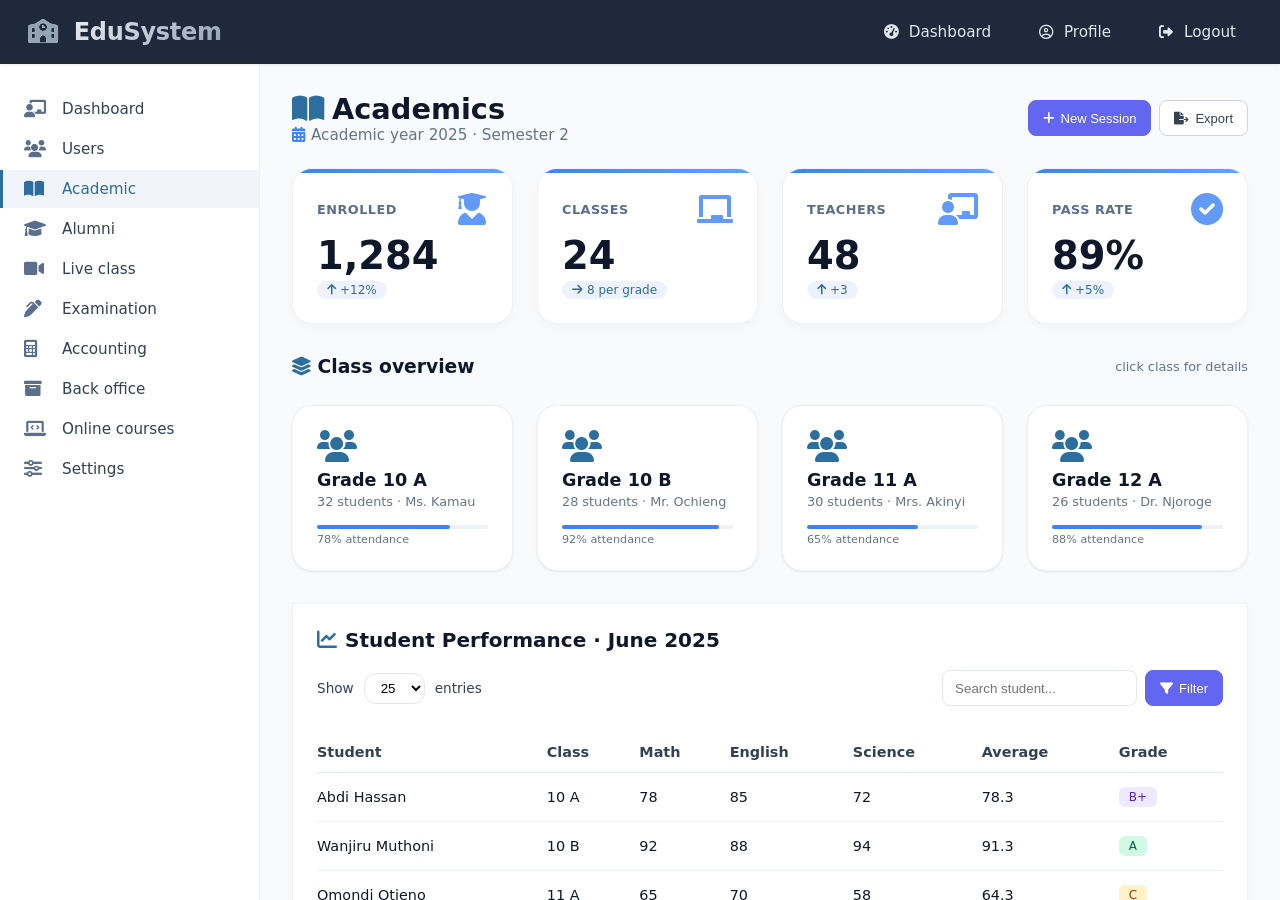
==== academics.html @ 607638eb "Fix:Created the accounting and acedemics page" ====
<!DOCTYPE html>
<html lang="en">
<head>
    <meta charset="UTF-8" />
    <meta name="viewport" content="width=device-width, initial-scale=1.0" />
    <title>Academics · EduSystem</title>
    <!-- Font Awesome 6 (free) -->
    <link rel="stylesheet" href="https://cdnjs.cloudflare.com/ajax/libs/font-awesome/6.0.0-beta3/css/all.min.css" />
    <style>
        /* ============================================================
           style.css — integrated with academics enhancements
           ============================================================ */
        *,
        *::before,
        *::after {
            box-sizing: border-box;
            margin: 0;
            padding: 0;
        }

        :root {
            --primary-color: #3b82f6;
            --primary-dark: #2563eb;
            --primary-light: #60a5fa;
            --secondary-color: #2c6e9e;
            --secondary-dark: #1e4b6e;
            --dark-bg: #1e293b;
            --sidebar-bg: #ffffff;
            --main-bg: #f8fafc;
            --card-bg: #ffffff;
            --text-primary: #0f172a;
            --text-secondary: #334155;
            --text-muted: #64748b;
            --text-light: #94a3b8;
            --border-light: #eef2f6;
            --border-medium: #e2e8f0;
            --success: #10b981;
            --warning: #f59e0b;
            --danger: #ef4444;
            --shadow-sm: 0 1px 3px rgba(0, 0, 0, 0.08);
            --shadow-md: 0 4px 12px rgba(0, 0, 0, 0.03);
            --shadow-lg: 0 25px 50px -12px rgba(0, 0, 0, 0.25);
            --spacing-sm: 8px;
            --spacing-md: 16px;
            --spacing-lg: 24px;
            --spacing-xl: 32px;
            --radius-lg: 20px;
            --radius-md: 12px;
            --radius-sm: 8px;
            --radius-full: 40px;
            --transition-fast: 0.2s ease;
            --transition-normal: 0.3s ease;
        }

        body {
            font-family: 'Inter', 'Segoe UI', system-ui, -apple-system, sans-serif;
            background-color: #f0f2f5;
            display: flex;
            flex-direction: column;
            height: 100vh;
            overflow: hidden;
        }

        /* ---------- navbar ---------- */
        .navbar {
            background-color: var(--dark-bg);
            color: white;
            padding: 0 28px;
            height: 64px;
            display: flex;
            align-items: center;
            justify-content: space-between;
            box-shadow: var(--shadow-sm);
            z-index: 10;
            position: sticky;
            top: 0;
        }

        .logo {
            font-size: 1.5rem;
            font-weight: 600;
            letter-spacing: -0.3px;
            background: linear-gradient(135deg, #fff, var(--text-light));
            -webkit-background-clip: text;
            background-clip: text;
            color: transparent;
        }

        .logo i {
            background: none;
            -webkit-background-clip: unset;
            background-clip: unset;
            color: var(--text-light);
            margin-right: var(--spacing-sm);
        }

        .nav-links {
            display: flex;
            gap: var(--spacing-md);
        }

        .nav-links a {
            color: #e2e8f0;
            text-decoration: none;
            padding: var(--spacing-sm) var(--spacing-md);
            font-weight: 500;
            font-size: 0.95rem;
            transition: var(--transition-fast);
            cursor: pointer;
            border-radius: var(--radius-sm);
        }

        .nav-links a i {
            margin-right: 6px;
            font-size: 0.9rem;
        }

        .nav-links a:hover {
            color: white;
            background-color: rgba(255, 255, 255, 0.1);
        }

        /* ---------- app wrapper + sidebar ---------- */
        .app-wrapper {
            display: flex;
            flex: 1;
            overflow: hidden;
        }

        .sidebar {
            width: 260px;
            background-color: var(--sidebar-bg);
            border-right: 1px solid var(--border-light);
            display: flex;
            flex-direction: column;
            overflow-y: auto;
            box-shadow: 1px 0 0 rgba(0, 0, 0, 0.02);
        }

        .sidebar-nav {
            padding: var(--spacing-lg) 0 var(--spacing-xl) 0;
        }

        .sidebar-nav ul {
            list-style: none;
            padding: 0;
            margin: 0;
        }

        .sidebar-nav li {
            margin: 2px 0;
            cursor: pointer;
        }

        .sidebar-nav a {
            display: flex;
            align-items: center;
            padding: 10px 24px;
            color: var(--text-secondary);
            font-size: 0.95rem;
            font-weight: 500;
            text-decoration: none;
            transition: var(--transition-fast);
            gap: var(--spacing-md);
            cursor: pointer;
            position: relative;
        }

        .sidebar-nav a i {
            width: 22px;
            font-size: 1.1rem;
            color: #5b6e8c;
            transition: var(--transition-fast);
        }

        .sidebar-nav li.active a,
        .sidebar-nav a:hover {
            background-color: #f1f5f9;
            color: var(--secondary-color);
        }

        .sidebar-nav li.active a {
            border-left: 3px solid var(--secondary-color);
            padding-left: 21px;
        }

        .sidebar-nav a:hover {
            padding-left: 21px;
        }

        .sidebar-nav li.active a i,
        .sidebar-nav a:hover i {
            color: var(--secondary-color);
        }

        .sidebar::-webkit-scrollbar {
            width: 6px;
        }
        .sidebar::-webkit-scrollbar-track {
            background: var(--border-light);
        }
        .sidebar::-webkit-scrollbar-thumb {
            background: var(--text-light);
            border-radius: 3px;
        }

        /* ---------- main content ---------- */
        .main-content {
            flex: 1;
            overflow-y: auto;
            padding: 28px 32px;
            background: var(--main-bg);
        }

        .main-content::-webkit-scrollbar {
            width: 8px;
        }
        .main-content::-webkit-scrollbar-track {
            background: var(--border-light);
        }
        .main-content::-webkit-scrollbar-thumb {
            background: var(--text-light);
            border-radius: 4px;
        }

        /* ---------- academics specific ---------- */
        .academics-header {
            display: flex;
            justify-content: space-between;
            align-items: center;
            flex-wrap: wrap;
            gap: var(--spacing-md);
            margin-bottom: var(--spacing-lg);
        }

        .academics-header h1 {
            font-size: 1.8rem;
            font-weight: 600;
            color: var(--text-primary);
        }

        .academics-header .subtitle {
            color: var(--text-muted);
            font-size: 0.95rem;
            display: flex;
            align-items: center;
            gap: 6px;
        }

        .academics-header .subtitle i {
            color: var(--primary-color);
        }

        .header-actions {
            display: flex;
            gap: var(--spacing-sm);
            align-items: center;
        }

        /* ----- academic stats cards (creative) ----- */
        .academic-stats-grid {
            display: grid;
            grid-template-columns: repeat(4, 1fr);
            gap: var(--spacing-lg);
            margin-bottom: 32px;
        }

        .stat-card-academic {
            background: var(--card-bg);
            border-radius: var(--radius-lg);
            padding: var(--spacing-lg) var(--spacing-lg);
            box-shadow: var(--shadow-md);
            border: 1px solid var(--border-light);
            transition: var(--transition-normal);
            position: relative;
            overflow: hidden;
        }

        .stat-card-academic::after {
            content: '';
            position: absolute;
            top: 0;
            left: 0;
            width: 100%;
            height: 4px;
            background: linear-gradient(90deg, var(--primary-color), var(--primary-light));
        }

        .stat-card-academic:hover {
            transform: translateY(-4px);
            box-shadow: 0 8px 24px rgba(0, 0, 0, 0.12);
        }

        .stat-card-academic .stat-top {
            display: flex;
            align-items: center;
            justify-content: space-between;
            margin-bottom: var(--spacing-sm);
        }

        .stat-card-academic .stat-icon {
            font-size: 2rem;
            color: var(--primary-color);
            opacity: 0.8;
        }

        .stat-card-academic .stat-label {
            font-size: 0.8rem;
            font-weight: 600;
            text-transform: uppercase;
            letter-spacing: 0.5px;
            color: #5b6e8c;
        }

        .stat-card-academic .stat-number {
            font-size: 2.4rem;
            font-weight: 700;
            color: var(--text-primary);
            line-height: 1.2;
        }

        .stat-card-academic .stat-trend {
            font-size: 0.75rem;
            display: inline-flex;
            align-items: center;
            gap: 4px;
            background: #eef2ff;
            padding: 2px 10px;
            border-radius: var(--radius-full);
            color: var(--secondary-color);
        }

        /* ---------- class grid (creative) ---------- */
        .classes-grid {
            display: grid;
            grid-template-columns: repeat(auto-fill, minmax(200px, 1fr));
            gap: var(--spacing-lg);
            margin: 28px 0 32px;
        }

        .class-card {
            background: var(--card-bg);
            border-radius: var(--radius-lg);
            padding: var(--spacing-lg);
            border: 1px solid var(--border-light);
            box-shadow: var(--shadow-sm);
            transition: var(--transition-normal);
            display: flex;
            flex-direction: column;
            align-items: flex-start;
            cursor: default;
            position: relative;
        }

        .class-card:hover {
            transform: translateY(-4px);
            box-shadow: var(--shadow-md);
            border-color: var(--primary-light);
        }

        .class-card .class-icon {
            font-size: 2rem;
            color: var(--secondary-color);
            margin-bottom: var(--spacing-sm);
        }

        .class-card .class-name {
            font-weight: 700;
            font-size: 1.1rem;
            color: var(--text-primary);
        }

        .class-card .class-meta {
            font-size: 0.8rem;
            color: var(--text-muted);
            margin: 4px 0 8px;
        }

        .class-card .class-progress {
            width: 100%;
            height: 4px;
            background: var(--border-light);
            border-radius: 4px;
            margin-top: 8px;
        }

        .class-card .class-progress .bar {
            height: 4px;
            border-radius: 4px;
            background: var(--primary-color);
            width: 70%;
        }

        /* ---------- performance table (creative) ---------- */
        .performance-section {
            background: var(--card-bg);
            border-radius: var(--radius-xl);
            padding: var(--spacing-lg) var(--spacing-lg) 28px;
            border: 1px solid var(--border-light);
            box-shadow: var(--shadow-md);
            margin-bottom: var(--spacing-xl);
        }

        .section-title {
            font-size: 1.25rem;
            font-weight: 600;
            color: var(--text-primary);
            margin-bottom: 18px;
            display: flex;
            align-items: center;
            gap: var(--spacing-sm);
        }

        .section-title i {
            color: var(--secondary-color);
        }

        .table-controls {
            display: flex;
            justify-content: space-between;
            align-items: center;
            margin-bottom: var(--spacing-lg);
            flex-wrap: wrap;
            gap: var(--spacing-md);
        }

        .entries-selector {
            font-size: 0.85rem;
            color: var(--text-secondary);
            display: flex;
            align-items: center;
            gap: 10px;
        }

        .entries-selector select {
            padding: 6px 12px;
            border-radius: var(--radius-md);
            border: 1px solid var(--border-medium);
            background: white;
            font-weight: 500;
            cursor: pointer;
        }

        .btn {
            display: inline-flex;
            align-items: center;
            gap: 6px;
            height: 36px;
            padding: 0 14px;
            border: 1px solid #d1d5db;
            border-radius: 8px;
            font-size: 13px;
            font-weight: 500;
            cursor: pointer;
            text-decoration: none;
            color: #374151;
            background: #fff;
            transition: background 0.15s, border-color 0.15s;
            white-space: nowrap;
        }

        .btn--primary {
            background: #6366f1;
            color: #fff;
            border-color: #6366f1;
        }
        .btn--primary:hover {
            background: #4f46e5;
            border-color: #4f46e5;
        }

        .invoice-table {
            width: 100%;
            border-collapse: collapse;
            font-size: 0.9rem;
        }

        .invoice-table th {
            text-align: left;
            padding: 14px 8px 12px 0;
            font-weight: 600;
            color: var(--text-secondary);
            border-bottom: 1px solid var(--border-medium);
        }

        .invoice-table td {
            padding: 14px 8px 14px 0;
            border-bottom: 1px solid var(--border-light);
            color: var(--text-primary);
        }

        .invoice-table tr:hover {
            background-color: #f8fafc;
        }

        .badge {
            display: inline-block;
            padding: 3px 10px;
            border-radius: 6px;
            font-size: 12px;
            font-weight: 500;
            white-space: nowrap;
        }

        .badge--status-active {
            background: #d1fae5;
            color: #065f46;
        }
        .badge--status-inactive {
            background: #f3f4f6;
            color: #4b5563;
        }
        .badge--status-suspended {
            background: #fee2e2;
            color: #991b1b;
        }

        .badge--grade {
            background: #ede9fe;
            color: #5b21b6;
        }

        .no-data {
            text-align: center;
            padding: 48px 0 !important;
            color: var(--text-light);
            font-style: italic;
        }

        .no-data i {
            font-size: 2rem;
            margin-bottom: var(--spacing-sm);
            display: block;
            color: var(--border-medium);
        }

        /* ---------- blank page fallback (used by other pages) ---------- */
        .blank-page {
            display: flex;
            flex-direction: column;
            align-items: center;
            justify-content: center;
            min-height: 70vh;
            text-align: center;
            animation: fadeIn 0.4s ease-out;
        }

        @keyframes fadeIn {
            from {
                opacity: 0;
                transform: translateY(10px);
            }
            to {
                opacity: 1;
                transform: translateY(0);
            }
        }

        .blank-page-icon {
            font-size: 5rem;
            color: var(--border-medium);
            margin-bottom: var(--spacing-lg);
        }

        .blank-page-title {
            font-size: 2.5rem;
            font-weight: 600;
            color: var(--text-primary);
            margin-bottom: var(--spacing-md);
        }

        .blank-page-subtitle {
            font-size: 1.1rem;
            color: var(--text-muted);
            margin-bottom: var(--spacing-lg);
        }

        .back-to-dashboard {
            display: inline-flex;
            align-items: center;
            gap: var(--spacing-sm);
            background-color: var(--secondary-color);
            color: white;
            text-decoration: none;
            padding: 10px 24px;
            border-radius: var(--radius-full);
            font-weight: 500;
            transition: var(--transition-fast);
        }

        .back-to-dashboard:hover {
            background-color: var(--secondary-dark);
            transform: translateX(-4px);
        }

        /* ---------- responsive ---------- */
        @media (max-width: 1000px) {
            .academic-stats-grid {
                grid-template-columns: repeat(2, 1fr);
                gap: var(--spacing-md);
            }
            .main-content {
                padding: var(--spacing-lg);
            }
            .sidebar {
                width: 220px;
            }
        }

        @media (max-width: 700px) {
            .app-wrapper {
                flex-direction: column;
            }
            .sidebar {
                width: 100%;
                border-right: none;
                border-bottom: 1px solid var(--border-medium);
                max-height: 300px;
            }
            body {
                overflow: auto;
                height: auto;
            }
            .academic-stats-grid {
                grid-template-columns: 1fr;
                gap: var(--spacing-md);
            }
            .classes-grid {
                grid-template-columns: 1fr 1fr;
            }
            .navbar {
                padding: 0 var(--spacing-md);
            }
            .nav-links {
                gap: var(--spacing-sm);
            }
            .nav-links a {
                padding: var(--spacing-sm) var(--spacing-sm);
            }
        }

        @media (max-width: 480px) {
            .classes-grid {
                grid-template-columns: 1fr;
            }
            .academics-header {
                flex-direction: column;
                align-items: flex-start;
            }
        }
    </style>
</head>
<body>

    <header class="navbar">
        <div class="logo"><i class="fas fa-school"></i> EduSystem</div>
        <div class="nav-links">
            <a href="index.html"><i class="fas fa-tachometer-alt"></i> Dashboard</a>
            <a href="#" id="profileNavLink"><i class="far fa-user-circle"></i> Profile</a>
            <a href="#" id="logoutBtnNav"><i class="fas fa-sign-out-alt"></i> Logout</a>
        </div>
    </header>

    <div class="app-wrapper">
        <aside class="sidebar">
            <div class="sidebar-nav">
                <ul>
                    <li class="nav-item" data-page="dashboard"><a href="index.html"><i class="fas fa-chalkboard-user"></i> Dashboard</a></li>
                    <li class="nav-item" data-page="users"><a href="users.html"><i class="fas fa-users"></i> Users</a></li>
                    <li class="nav-item active" data-page="academic"><a href="academics.html"><i class="fas fa-book-open"></i> Academic</a></li>
                    <li class="nav-item" data-page="alumni"><a href="alumni.html"><i class="fas fa-graduation-cap"></i> Alumni</a></li>
                    <li class="nav-item" data-page="liveclass"><a href="#"><i class="fas fa-video"></i> Live class</a></li>
                    <li class="nav-item" data-page="examination"><a href="#"><i class="fas fa-pen-alt"></i> Examination</a></li>
                    <li class="nav-item" data-page="accounting"><a href="#"><i class="fas fa-calculator"></i> Accounting</a></li>
                    <li class="nav-item" data-page="backoffice"><a href="#"><i class="fas fa-archive"></i> Back office</a></li>
                    <li class="nav-item" data-page="onlinecourses"><a href="#"><i class="fas fa-laptop-code"></i> Online courses</a></li>
                    <li class="nav-item" data-page="settings"><a href="#"><i class="fas fa-sliders-h"></i> Settings</a></li>
                </ul>
            </div>
        </aside>

        <main class="main-content" id="mainContent">
            <!-- ========== ACADEMICS PAGE CONTENT ========== -->
            <div class="academics-header">
                <div>
                    <h1><i class="fas fa-book-open" style="color: var(--secondary-color); margin-right: 8px;"></i>Academics</h1>
                    <div class="subtitle"><i class="fas fa-calendar-alt"></i> Academic year 2025 · Semester 2</div>
                </div>
                <div class="header-actions">
                    <button class="btn btn--primary" onclick="alert('Add new academic session')"><i class="fas fa-plus"></i> New Session</button>
                    <button class="btn" onclick="alert('Export report')"><i class="fas fa-file-export"></i> Export</button>
                </div>
            </div>

            <!-- creative stats -->
            <div class="academic-stats-grid">
                <div class="stat-card-academic">
                    <div class="stat-top">
                        <span class="stat-label">Enrolled</span>
                        <i class="fas fa-user-graduate stat-icon"></i>
                    </div>
                    <div class="stat-number">1,284</div>
                    <span class="stat-trend"><i class="fas fa-arrow-up"></i> +12%</span>
                </div>
                <div class="stat-card-academic">
                    <div class="stat-top">
                        <span class="stat-label">Classes</span>
                        <i class="fas fa-chalkboard stat-icon"></i>
                    </div>
                    <div class="stat-number">24</div>
                    <span class="stat-trend"><i class="fas fa-arrow-right"></i> 8 per grade</span>
                </div>
                <div class="stat-card-academic">
                    <div class="stat-top">
                        <span class="stat-label">Teachers</span>
                        <i class="fas fa-chalkboard-user stat-icon"></i>
                    </div>
                    <div class="stat-number">48</div>
                    <span class="stat-trend"><i class="fas fa-arrow-up"></i> +3</span>
                </div>
                <div class="stat-card-academic">
                    <div class="stat-top">
                        <span class="stat-label">Pass rate</span>
                        <i class="fas fa-check-circle stat-icon"></i>
                    </div>
                    <div class="stat-number">89%</div>
                    <span class="stat-trend"><i class="fas fa-arrow-up"></i> +5%</span>
                </div>
            </div>

            <!-- class grid (creative) -->
            <div style="display: flex; justify-content: space-between; align-items: center; margin-bottom: 4px;">
                <h3 style="font-weight: 600; color: var(--text-primary);"><i class="fas fa-layer-group" style="color: var(--secondary-color);"></i> Class overview</h3>
                <span style="font-size: 0.8rem; color: var(--text-muted);">click class for details</span>
            </div>
            <div class="classes-grid">
                <div class="class-card" onclick="alert('Grade 10 A details')">
                    <i class="fas fa-users class-icon"></i>
                    <div class="class-name">Grade 10 A</div>
                    <div class="class-meta">32 students · Ms. Kamau</div>
                    <div class="class-progress"><div class="bar" style="width:78%"></div></div>
                    <span style="font-size:0.7rem; color:var(--text-muted); margin-top:4px;">78% attendance</span>
                </div>
                <div class="class-card" onclick="alert('Grade 10 B details')">
                    <i class="fas fa-users class-icon"></i>
                    <div class="class-name">Grade 10 B</div>
                    <div class="class-meta">28 students · Mr. Ochieng</div>
                    <div class="class-progress"><div class="bar" style="width:92%"></div></div>
                    <span style="font-size:0.7rem; color:var(--text-muted); margin-top:4px;">92% attendance</span>
                </div>
                <div class="class-card" onclick="alert('Grade 11 A details')">
                    <i class="fas fa-users class-icon"></i>
                    <div class="class-name">Grade 11 A</div>
                    <div class="class-meta">30 students · Mrs. Akinyi</div>
                    <div class="class-progress"><div class="bar" style="width:65%"></div></div>
                    <span style="font-size:0.7rem; color:var(--text-muted); margin-top:4px;">65% attendance</span>
                </div>
                <div class="class-card" onclick="alert('Grade 12 A details')">
                    <i class="fas fa-users class-icon"></i>
                    <div class="class-name">Grade 12 A</div>
                    <div class="class-meta">26 students · Dr. Njoroge</div>
                    <div class="class-progress"><div class="bar" style="width:88%"></div></div>
                    <span style="font-size:0.7rem; color:var(--text-muted); margin-top:4px;">88% attendance</span>
                </div>
            </div>

            <!-- performance table (creative) -->
            <div class="performance-section">
                <div class="section-title">
                    <i class="fas fa-chart-line"></i> Student Performance · June 2025
                </div>
                <div class="table-controls">
                    <div class="entries-selector">
                        <span>Show</span>
                        <select>
                            <option>10</option>
                            <option selected>25</option>
                            <option>50</option>
                        </select>
                        <span>entries</span>
                    </div>
                    <div style="display:flex; gap:8px;">
                        <input type="text" placeholder="Search student..." style="padding:6px 12px; border:1px solid var(--border-medium); border-radius:var(--radius-sm);">
                        <button class="btn btn--primary" onclick="alert('filter')"><i class="fas fa-filter"></i> Filter</button>
                    </div>
                </div>
                <table class="invoice-table">
                    <thead>
                        <tr>
                            <th>Student</th>
                            <th>Class</th>
                            <th>Math</th>
                            <th>English</th>
                            <th>Science</th>
                            <th>Average</th>
                            <th>Grade</th>
                        </tr>
                    </thead>
                    <tbody>
                        <tr><td>Abdi Hassan</td><td>10 A</td><td>78</td><td>85</td><td>72</td><td>78.3</td><td><span class="badge badge--grade">B+</span></td></tr>
                        <tr><td>Wanjiru Muthoni</td><td>10 B</td><td>92</td><td>88</td><td>94</td><td>91.3</td><td><span class="badge badge--grade" style="background:#d1fae5;color:#065f46;">A</span></td></tr>
                        <tr><td>Omondi Otieno</td><td>11 A</td><td>65</td><td>70</td><td>58</td><td>64.3</td><td><span class="badge badge--grade" style="background:#fef3c7;color:#92400e;">C</span></td></tr>
                        <tr><td>Njeri Kamau</td><td>12 A</td><td>81</td><td>79</td><td>84</td><td>81.3</td><td><span class="badge badge--grade">B</span></td></tr>
                        <tr><td>Kiprop Kimutai</td><td>10 A</td><td>45</td><td>52</td><td>48</td><td>48.3</td><td><span class="badge badge--grade" style="background:#fee2e2;color:#991b1b;">D</span></td></tr>
                    </tbody>
                </table>
                <div style="margin-top:12px; font-size:0.8rem; color:var(--text-muted);">Showing 1 to 5 of 42 entries</div>
            </div>

            <!-- extra creative: quick actions -->
            <div style="display: flex; gap: var(--spacing-md); flex-wrap: wrap; justify-content: flex-end; margin-top: 8px;">
                <span style="font-size:0.8rem; color:var(--text-muted);"><i class="fas fa-clock"></i> Last updated: today 14:30</span>
                <a href="index.html" style="color: var(--secondary-color); text-decoration: none; font-weight:500;"><i class="fas fa-arrow-left"></i> Back to Dashboard</a>
            </div>
        </main>
    </div>

    <script>
        // minimal interactivity: logout, profile placeholder
        document.getElementById('logoutBtnNav')?.addEventListener('click', function(e) {
            e.preventDefault();
            sessionStorage.clear();
            window.location.href = 'login.html';
        });

        document.getElementById('profileNavLink')?.addEventListener('click', function(e) {
            e.preventDefault();
            alert('Profile page (coming soon)');
        });

        // highlight active sidebar item (Academic already active)
        document.querySelectorAll('.nav-item').forEach(item => {
            if (item.dataset.page === 'academic') {
                item.classList.add('active');
            } else {
                item.classList.remove('active');
            }
        });
    </script>

</body>
</html>
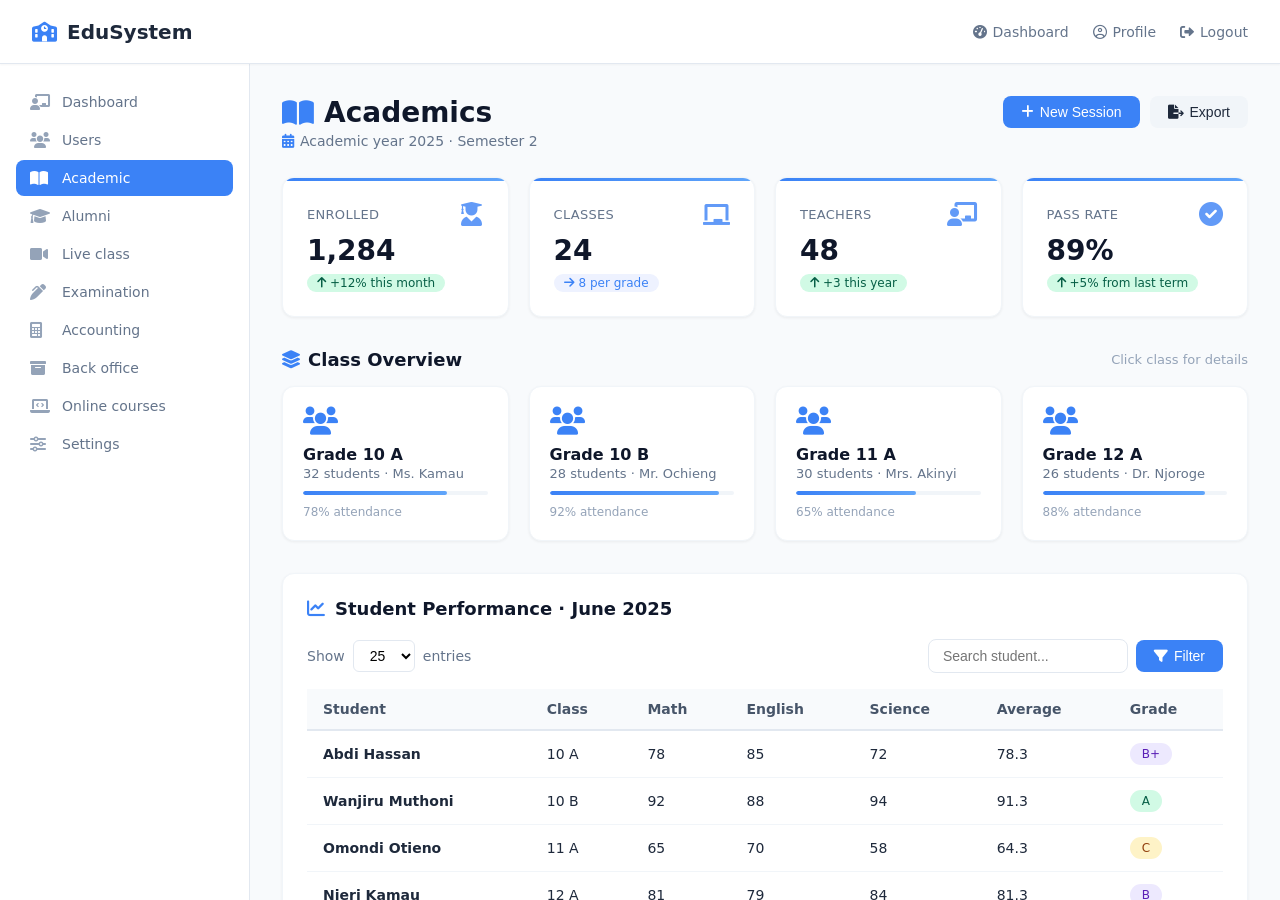
==== commit ba2db5a1: ":Fix:Academics page." ====
--- a/academics.html
+++ b/academics.html
@@ -4,11 +4,10 @@
     <meta charset="UTF-8" />
     <meta name="viewport" content="width=device-width, initial-scale=1.0" />
     <title>Academics · EduSystem</title>
-    <!-- Font Awesome 6 (free) -->
     <link rel="stylesheet" href="https://cdnjs.cloudflare.com/ajax/libs/font-awesome/6.0.0-beta3/css/all.min.css" />
     <style>
         /* ============================================================
-           style.css — integrated with academics enhancements
+           MODERN STYLES - Matching Dashboard Design Language
            ============================================================ */
         *,
         *::before,
@@ -37,15 +36,11 @@
             --success: #10b981;
             --warning: #f59e0b;
             --danger: #ef4444;
-            --shadow-sm: 0 1px 3px rgba(0, 0, 0, 0.08);
-            --shadow-md: 0 4px 12px rgba(0, 0, 0, 0.03);
-            --shadow-lg: 0 25px 50px -12px rgba(0, 0, 0, 0.25);
-            --spacing-sm: 8px;
-            --spacing-md: 16px;
-            --spacing-lg: 24px;
-            --spacing-xl: 32px;
-            --radius-lg: 20px;
-            --radius-md: 12px;
+            --shadow-sm: 0 1px 3px rgba(0, 0, 0, 0.06);
+            --shadow-md: 0 4px 12px rgba(0, 0, 0, 0.05);
+            --shadow-lg: 0 8px 24px rgba(0, 0, 0, 0.08);
+            --radius-lg: 16px;
+            --radius-md: 10px;
             --radius-sm: 8px;
             --radius-full: 40px;
             --transition-fast: 0.2s ease;
@@ -61,66 +56,56 @@
             overflow: hidden;
         }
 
-        /* ---------- navbar ---------- */
+        /* ---------- NAVBAR (matching dashboard) ---------- */
         .navbar {
-            background-color: var(--dark-bg);
-            color: white;
-            padding: 0 28px;
+            background: white;
+            padding: 0 32px;
             height: 64px;
             display: flex;
             align-items: center;
             justify-content: space-between;
-            box-shadow: var(--shadow-sm);
-            z-index: 10;
+            border-bottom: 1px solid #e2e8f0;
             position: sticky;
             top: 0;
+            z-index: 100;
+            box-shadow: 0 1px 2px rgba(0, 0, 0, 0.04);
         }
 
         .logo {
-            font-size: 1.5rem;
-            font-weight: 600;
-            letter-spacing: -0.3px;
-            background: linear-gradient(135deg, #fff, var(--text-light));
-            -webkit-background-clip: text;
-            background-clip: text;
-            color: transparent;
+            font-size: 20px;
+            font-weight: 700;
+            color: #1e293b;
+            display: flex;
+            align-items: center;
+            gap: 10px;
         }
 
         .logo i {
-            background: none;
-            -webkit-background-clip: unset;
-            background-clip: unset;
-            color: var(--text-light);
-            margin-right: var(--spacing-sm);
+            color: #3b82f6;
         }
 
         .nav-links {
             display: flex;
-            gap: var(--spacing-md);
+            align-items: center;
+            gap: 24px;
         }
 
         .nav-links a {
-            color: #e2e8f0;
             text-decoration: none;
-            padding: var(--spacing-sm) var(--spacing-md);
+            color: #64748b;
+            font-size: 14px;
             font-weight: 500;
-            font-size: 0.95rem;
-            transition: var(--transition-fast);
-            cursor: pointer;
-            border-radius: var(--radius-sm);
-        }
-
-        .nav-links a i {
-            margin-right: 6px;
-            font-size: 0.9rem;
+            transition: color 0.2s;
+            display: flex;
+            align-items: center;
+            gap: 6px;
         }
 
         .nav-links a:hover {
-            color: white;
-            background-color: rgba(255, 255, 255, 0.1);
-        }
-
-        /* ---------- app wrapper + sidebar ---------- */
+            color: #1e293b;
+        }
+
+        /* ---------- APP WRAPPER + SIDEBAR ---------- */
         .app-wrapper {
             display: flex;
             flex: 1;
@@ -128,17 +113,12 @@
         }
 
         .sidebar {
-            width: 260px;
-            background-color: var(--sidebar-bg);
-            border-right: 1px solid var(--border-light);
-            display: flex;
-            flex-direction: column;
+            width: 250px;
+            background: white;
+            border-right: 1px solid #e2e8f0;
+            padding: 20px 0;
             overflow-y: auto;
-            box-shadow: 1px 0 0 rgba(0, 0, 0, 0.02);
-        }
-
-        .sidebar-nav {
-            padding: var(--spacing-lg) 0 var(--spacing-xl) 0;
+            flex-shrink: 0;
         }
 
         .sidebar-nav ul {
@@ -148,130 +128,168 @@
         }
 
         .sidebar-nav li {
-            margin: 2px 0;
-            cursor: pointer;
-        }
-
-        .sidebar-nav a {
-            display: flex;
-            align-items: center;
-            padding: 10px 24px;
-            color: var(--text-secondary);
-            font-size: 0.95rem;
+            padding: 0 16px;
+            margin-bottom: 2px;
+        }
+
+        .sidebar-nav li a {
+            display: flex;
+            align-items: center;
+            gap: 12px;
+            padding: 10px 14px;
+            color: #64748b;
+            text-decoration: none;
+            border-radius: 8px;
+            font-size: 14px;
             font-weight: 500;
-            text-decoration: none;
-            transition: var(--transition-fast);
-            gap: var(--spacing-md);
-            cursor: pointer;
-            position: relative;
-        }
-
-        .sidebar-nav a i {
-            width: 22px;
-            font-size: 1.1rem;
-            color: #5b6e8c;
-            transition: var(--transition-fast);
-        }
-
-        .sidebar-nav li.active a,
-        .sidebar-nav a:hover {
-            background-color: #f1f5f9;
-            color: var(--secondary-color);
+            transition: all 0.2s;
+        }
+
+        .sidebar-nav li a:hover {
+            background: #f1f5f9;
+            color: #1e293b;
         }
 
         .sidebar-nav li.active a {
-            border-left: 3px solid var(--secondary-color);
-            padding-left: 21px;
-        }
-
-        .sidebar-nav a:hover {
-            padding-left: 21px;
-        }
-
-        .sidebar-nav li.active a i,
-        .sidebar-nav a:hover i {
-            color: var(--secondary-color);
-        }
-
-        .sidebar::-webkit-scrollbar {
-            width: 6px;
-        }
-        .sidebar::-webkit-scrollbar-track {
-            background: var(--border-light);
-        }
-        .sidebar::-webkit-scrollbar-thumb {
-            background: var(--text-light);
-            border-radius: 3px;
-        }
-
-        /* ---------- main content ---------- */
+            background: #3b82f6;
+            color: white;
+        }
+
+        .sidebar-nav li.active a i {
+            color: white;
+        }
+
+        .sidebar-nav li a i {
+            width: 20px;
+            font-size: 16px;
+            color: #94a3b8;
+        }
+
+        .sidebar-nav li.active a i {
+            color: white;
+        }
+
+        /* ---------- MAIN CONTENT ---------- */
         .main-content {
             flex: 1;
             overflow-y: auto;
-            padding: 28px 32px;
-            background: var(--main-bg);
+            padding: 32px;
+            background: #f8fafc;
         }
 
         .main-content::-webkit-scrollbar {
             width: 8px;
         }
         .main-content::-webkit-scrollbar-track {
-            background: var(--border-light);
+            background: #f1f5f9;
         }
         .main-content::-webkit-scrollbar-thumb {
-            background: var(--text-light);
+            background: #cbd5e1;
             border-radius: 4px;
         }
-
-        /* ---------- academics specific ---------- */
+        .main-content::-webkit-scrollbar-thumb:hover {
+            background: #94a3b8;
+        }
+
+        /* ---------- ACADEMICS HEADER ---------- */
         .academics-header {
             display: flex;
             justify-content: space-between;
-            align-items: center;
+            align-items: flex-start;
             flex-wrap: wrap;
-            gap: var(--spacing-md);
-            margin-bottom: var(--spacing-lg);
+            gap: 16px;
+            margin-bottom: 28px;
         }
 
         .academics-header h1 {
-            font-size: 1.8rem;
-            font-weight: 600;
-            color: var(--text-primary);
+            font-size: 28px;
+            font-weight: 700;
+            color: #0f172a;
+            display: flex;
+            align-items: center;
+            gap: 10px;
+        }
+
+        .academics-header h1 i {
+            color: #3b82f6;
         }
 
         .academics-header .subtitle {
-            color: var(--text-muted);
-            font-size: 0.95rem;
+            color: #64748b;
+            font-size: 14px;
             display: flex;
             align-items: center;
             gap: 6px;
+            margin-top: 4px;
         }
 
         .academics-header .subtitle i {
-            color: var(--primary-color);
+            color: #3b82f6;
         }
 
         .header-actions {
             display: flex;
-            gap: var(--spacing-sm);
-            align-items: center;
-        }
-
-        /* ----- academic stats cards (creative) ----- */
+            gap: 10px;
+            align-items: center;
+            flex-wrap: wrap;
+        }
+
+        .btn {
+            padding: 8px 18px;
+            border: none;
+            border-radius: 8px;
+            font-size: 14px;
+            font-weight: 500;
+            cursor: pointer;
+            transition: all 0.2s;
+            display: inline-flex;
+            align-items: center;
+            gap: 6px;
+            text-decoration: none;
+            background: #f1f5f9;
+            color: #1e293b;
+        }
+
+        .btn:hover {
+            transform: translateY(-1px);
+            box-shadow: 0 4px 12px rgba(0, 0, 0, 0.08);
+        }
+
+        .btn--primary {
+            background: #3b82f6;
+            color: white;
+        }
+
+        .btn--primary:hover {
+            background: #2563eb;
+            box-shadow: 0 4px 12px rgba(59, 130, 246, 0.3);
+        }
+
+        .btn--success {
+            background: #10b981;
+            color: white;
+        }
+
+        .btn--success:hover {
+            background: #059669;
+            box-shadow: 0 4px 12px rgba(16, 185, 129, 0.3);
+        }
+
+        /* ---------- STATS GRID ---------- */
         .academic-stats-grid {
             display: grid;
             grid-template-columns: repeat(4, 1fr);
-            gap: var(--spacing-lg);
+            gap: 20px;
             margin-bottom: 32px;
         }
 
         .stat-card-academic {
-            background: var(--card-bg);
-            border-radius: var(--radius-lg);
-            padding: var(--spacing-lg) var(--spacing-lg);
-            box-shadow: var(--shadow-md);
-            border: 1px solid var(--border-light);
-            transition: var(--transition-normal);
+            background: white;
+            padding: 24px;
+            border-radius: 12px;
+            border: 1px solid #f1f5f9;
+            box-shadow: 0 1px 3px rgba(0, 0, 0, 0.06);
+            transition: all 0.3s ease;
             position: relative;
             overflow: hidden;
         }
@@ -282,259 +300,447 @@
             top: 0;
             left: 0;
             width: 100%;
-            height: 4px;
-            background: linear-gradient(90deg, var(--primary-color), var(--primary-light));
+            height: 3px;
+            background: linear-gradient(90deg, #3b82f6, #60a5fa);
         }
 
         .stat-card-academic:hover {
-            transform: translateY(-4px);
-            box-shadow: 0 8px 24px rgba(0, 0, 0, 0.12);
+            transform: translateY(-2px);
+            box-shadow: 0 8px 16px rgba(0, 0, 0, 0.08);
         }
 
         .stat-card-academic .stat-top {
             display: flex;
             align-items: center;
             justify-content: space-between;
-            margin-bottom: var(--spacing-sm);
+            margin-bottom: 8px;
+        }
+
+        .stat-card-academic .stat-label {
+            font-size: 13px;
+            font-weight: 500;
+            color: #64748b;
+            text-transform: uppercase;
+            letter-spacing: 0.3px;
         }
 
         .stat-card-academic .stat-icon {
-            font-size: 2rem;
-            color: var(--primary-color);
+            font-size: 24px;
+            color: #3b82f6;
             opacity: 0.8;
         }
 
-        .stat-card-academic .stat-label {
-            font-size: 0.8rem;
+        .stat-card-academic .stat-number {
+            font-size: 28px;
+            font-weight: 700;
+            color: #0f172a;
+            line-height: 1.2;
+            margin-bottom: 4px;
+        }
+
+        .stat-card-academic .stat-trend {
+            font-size: 12px;
+            font-weight: 500;
+            display: inline-flex;
+            align-items: center;
+            gap: 4px;
+            padding: 2px 10px;
+            border-radius: 20px;
+            background: #eef2ff;
+            color: #3b82f6;
+        }
+
+        .stat-card-academic .stat-trend.up {
+            background: #d1fae5;
+            color: #065f46;
+        }
+
+        .stat-card-academic .stat-trend.down {
+            background: #fee2e2;
+            color: #991b1b;
+        }
+
+        /* ---------- CLASSES GRID ---------- */
+        .classes-header {
+            display: flex;
+            justify-content: space-between;
+            align-items: center;
+            margin-bottom: 16px;
+        }
+
+        .classes-header h3 {
+            font-size: 18px;
             font-weight: 600;
-            text-transform: uppercase;
-            letter-spacing: 0.5px;
-            color: #5b6e8c;
-        }
-
-        .stat-card-academic .stat-number {
-            font-size: 2.4rem;
-            font-weight: 700;
-            color: var(--text-primary);
-            line-height: 1.2;
-        }
-
-        .stat-card-academic .stat-trend {
-            font-size: 0.75rem;
-            display: inline-flex;
-            align-items: center;
-            gap: 4px;
-            background: #eef2ff;
-            padding: 2px 10px;
-            border-radius: var(--radius-full);
-            color: var(--secondary-color);
-        }
-
-        /* ---------- class grid (creative) ---------- */
+            color: #0f172a;
+            display: flex;
+            align-items: center;
+            gap: 8px;
+        }
+
+        .classes-header h3 i {
+            color: #3b82f6;
+        }
+
+        .classes-header span {
+            font-size: 13px;
+            color: #94a3b8;
+        }
+
         .classes-grid {
             display: grid;
-            grid-template-columns: repeat(auto-fill, minmax(200px, 1fr));
-            gap: var(--spacing-lg);
-            margin: 28px 0 32px;
+            grid-template-columns: repeat(auto-fill, minmax(220px, 1fr));
+            gap: 20px;
+            margin-bottom: 32px;
         }
 
         .class-card {
-            background: var(--card-bg);
-            border-radius: var(--radius-lg);
-            padding: var(--spacing-lg);
-            border: 1px solid var(--border-light);
-            box-shadow: var(--shadow-sm);
-            transition: var(--transition-normal);
-            display: flex;
-            flex-direction: column;
-            align-items: flex-start;
-            cursor: default;
+            background: white;
+            padding: 20px;
+            border-radius: 12px;
+            border: 1px solid #f1f5f9;
+            box-shadow: 0 1px 3px rgba(0, 0, 0, 0.06);
+            transition: all 0.3s ease;
+            cursor: pointer;
             position: relative;
         }
 
         .class-card:hover {
-            transform: translateY(-4px);
-            box-shadow: var(--shadow-md);
-            border-color: var(--primary-light);
+            transform: translateY(-3px);
+            box-shadow: 0 8px 16px rgba(0, 0, 0, 0.08);
+            border-color: #3b82f6;
         }
 
         .class-card .class-icon {
-            font-size: 2rem;
-            color: var(--secondary-color);
-            margin-bottom: var(--spacing-sm);
+            font-size: 28px;
+            color: #3b82f6;
+            margin-bottom: 10px;
+            display: block;
         }
 
         .class-card .class-name {
-            font-weight: 700;
-            font-size: 1.1rem;
-            color: var(--text-primary);
+            font-weight: 600;
+            font-size: 16px;
+            color: #0f172a;
+            margin-bottom: 2px;
         }
 
         .class-card .class-meta {
-            font-size: 0.8rem;
-            color: var(--text-muted);
-            margin: 4px 0 8px;
+            font-size: 13px;
+            color: #64748b;
+            margin-bottom: 10px;
         }
 
         .class-card .class-progress {
             width: 100%;
             height: 4px;
-            background: var(--border-light);
+            background: #f1f5f9;
             border-radius: 4px;
-            margin-top: 8px;
+            margin-bottom: 6px;
+            overflow: hidden;
         }
 
         .class-card .class-progress .bar {
-            height: 4px;
+            height: 100%;
             border-radius: 4px;
-            background: var(--primary-color);
-            width: 70%;
-        }
-
-        /* ---------- performance table (creative) ---------- */
+            background: linear-gradient(90deg, #3b82f6, #60a5fa);
+            transition: width 0.6s ease;
+        }
+
+        .class-card .attendance-text {
+            font-size: 12px;
+            color: #94a3b8;
+        }
+
+        /* ---------- PERFORMANCE SECTION ---------- */
         .performance-section {
-            background: var(--card-bg);
-            border-radius: var(--radius-xl);
-            padding: var(--spacing-lg) var(--spacing-lg) 28px;
-            border: 1px solid var(--border-light);
-            box-shadow: var(--shadow-md);
-            margin-bottom: var(--spacing-xl);
+            background: white;
+            padding: 24px;
+            border-radius: 12px;
+            border: 1px solid #f1f5f9;
+            box-shadow: 0 1px 3px rgba(0, 0, 0, 0.06);
+            margin-bottom: 24px;
         }
 
         .section-title {
-            font-size: 1.25rem;
+            font-size: 18px;
             font-weight: 600;
-            color: var(--text-primary);
-            margin-bottom: 18px;
-            display: flex;
-            align-items: center;
-            gap: var(--spacing-sm);
+            color: #0f172a;
+            margin-bottom: 20px;
+            display: flex;
+            align-items: center;
+            gap: 10px;
         }
 
         .section-title i {
-            color: var(--secondary-color);
+            color: #3b82f6;
         }
 
         .table-controls {
             display: flex;
             justify-content: space-between;
             align-items: center;
-            margin-bottom: var(--spacing-lg);
+            margin-bottom: 16px;
             flex-wrap: wrap;
-            gap: var(--spacing-md);
+            gap: 12px;
         }
 
         .entries-selector {
-            font-size: 0.85rem;
-            color: var(--text-secondary);
-            display: flex;
-            align-items: center;
-            gap: 10px;
+            font-size: 14px;
+            color: #64748b;
+            display: flex;
+            align-items: center;
+            gap: 8px;
         }
 
         .entries-selector select {
             padding: 6px 12px;
-            border-radius: var(--radius-md);
-            border: 1px solid var(--border-medium);
+            border: 1px solid #e2e8f0;
+            border-radius: 6px;
             background: white;
-            font-weight: 500;
+            font-size: 14px;
             cursor: pointer;
-        }
-
-        .btn {
-            display: inline-flex;
-            align-items: center;
-            gap: 6px;
-            height: 36px;
-            padding: 0 14px;
-            border: 1px solid #d1d5db;
+            outline: none;
+        }
+
+        .entries-selector select:focus {
+            border-color: #3b82f6;
+            box-shadow: 0 0 0 3px rgba(59, 130, 246, 0.1);
+        }
+
+        .search-filter {
+            display: flex;
+            gap: 8px;
+            align-items: center;
+        }
+
+        .search-filter input {
+            padding: 8px 14px;
+            border: 1px solid #e2e8f0;
             border-radius: 8px;
-            font-size: 13px;
-            font-weight: 500;
-            cursor: pointer;
-            text-decoration: none;
-            color: #374151;
-            background: #fff;
-            transition: background 0.15s, border-color 0.15s;
-            white-space: nowrap;
-        }
-
-        .btn--primary {
-            background: #6366f1;
-            color: #fff;
-            border-color: #6366f1;
-        }
-        .btn--primary:hover {
-            background: #4f46e5;
-            border-color: #4f46e5;
-        }
-
+            font-size: 14px;
+            outline: none;
+            transition: all 0.2s;
+            width: 200px;
+        }
+
+        .search-filter input:focus {
+            border-color: #3b82f6;
+            box-shadow: 0 0 0 3px rgba(59, 130, 246, 0.1);
+        }
+
+        /* ---------- TABLE ---------- */
         .invoice-table {
             width: 100%;
             border-collapse: collapse;
-            font-size: 0.9rem;
+            font-size: 14px;
+        }
+
+        .invoice-table thead {
+            background: #f8fafc;
         }
 
         .invoice-table th {
             text-align: left;
-            padding: 14px 8px 12px 0;
+            padding: 12px 16px;
             font-weight: 600;
-            color: var(--text-secondary);
-            border-bottom: 1px solid var(--border-medium);
+            color: #475569;
+            border-bottom: 2px solid #e2e8f0;
         }
 
         .invoice-table td {
-            padding: 14px 8px 14px 0;
-            border-bottom: 1px solid var(--border-light);
-            color: var(--text-primary);
-        }
-
-        .invoice-table tr:hover {
-            background-color: #f8fafc;
+            padding: 12px 16px;
+            border-bottom: 1px solid #f1f5f9;
+            color: #1e293b;
+        }
+
+        .invoice-table tbody tr {
+            transition: background 0.15s;
+        }
+
+        .invoice-table tbody tr:hover {
+            background: #f8fafc;
         }
 
         .badge {
             display: inline-block;
-            padding: 3px 10px;
-            border-radius: 6px;
+            padding: 4px 12px;
+            border-radius: 20px;
             font-size: 12px;
             font-weight: 500;
             white-space: nowrap;
         }
 
+        .badge--grade {
+            background: #ede9fe;
+            color: #5b21b6;
+        }
+
+        .badge--grade-a {
+            background: #d1fae5;
+            color: #065f46;
+        }
+
+        .badge--grade-b {
+            background: #dbeafe;
+            color: #1e40af;
+        }
+
+        .badge--grade-c {
+            background: #fef3c7;
+            color: #92400e;
+        }
+
+        .badge--grade-d {
+            background: #fee2e2;
+            color: #991b1b;
+        }
+
         .badge--status-active {
             background: #d1fae5;
             color: #065f46;
         }
+
         .badge--status-inactive {
             background: #f3f4f6;
             color: #4b5563;
         }
+
         .badge--status-suspended {
             background: #fee2e2;
             color: #991b1b;
         }
 
-        .badge--grade {
-            background: #ede9fe;
-            color: #5b21b6;
-        }
-
-        .no-data {
-            text-align: center;
-            padding: 48px 0 !important;
-            color: var(--text-light);
-            font-style: italic;
-        }
-
-        .no-data i {
-            font-size: 2rem;
-            margin-bottom: var(--spacing-sm);
-            display: block;
-            color: var(--border-medium);
-        }
-
-        /* ---------- blank page fallback (used by other pages) ---------- */
+        .table-footer {
+            display: flex;
+            justify-content: space-between;
+            align-items: center;
+            margin-top: 16px;
+            flex-wrap: wrap;
+            gap: 12px;
+        }
+
+        .table-footer .info {
+            font-size: 14px;
+            color: #64748b;
+        }
+
+        /* ---------- FOOTER ACTIONS ---------- */
+        .footer-actions {
+            display: flex;
+            justify-content: flex-end;
+            align-items: center;
+            gap: 16px;
+            flex-wrap: wrap;
+            padding-top: 8px;
+            border-top: 1px solid #f1f5f9;
+            margin-top: 8px;
+        }
+
+        .footer-actions .timestamp {
+            font-size: 13px;
+            color: #94a3b8;
+        }
+
+        .footer-actions .back-link {
+            color: #3b82f6;
+            text-decoration: none;
+            font-weight: 500;
+            transition: color 0.2s;
+            display: flex;
+            align-items: center;
+            gap: 6px;
+        }
+
+        .footer-actions .back-link:hover {
+            color: #2563eb;
+        }
+
+        /* ---------- RESPONSIVE ---------- */
+        @media (max-width: 1200px) {
+            .academic-stats-grid {
+                grid-template-columns: repeat(2, 1fr);
+            }
+        }
+
+        @media (max-width: 768px) {
+            .sidebar {
+                display: none;
+            }
+            
+            .main-content {
+                padding: 16px;
+            }
+            
+            .academics-header {
+                flex-direction: column;
+                align-items: flex-start;
+            }
+            
+            .header-actions {
+                width: 100%;
+            }
+            
+            .header-actions .btn {
+                flex: 1;
+                justify-content: center;
+            }
+            
+            .academic-stats-grid {
+                grid-template-columns: 1fr;
+            }
+            
+            .classes-grid {
+                grid-template-columns: 1fr 1fr;
+            }
+            
+            .table-controls {
+                flex-direction: column;
+                align-items: stretch;
+            }
+            
+            .search-filter {
+                width: 100%;
+            }
+            
+            .search-filter input {
+                width: 100%;
+            }
+            
+            .table-footer {
+                flex-direction: column;
+                align-items: center;
+                text-align: center;
+            }
+        }
+
+        @media (max-width: 480px) {
+            .classes-grid {
+                grid-template-columns: 1fr;
+            }
+            
+            .invoice-table {
+                font-size: 12px;
+            }
+            
+            .invoice-table th,
+            .invoice-table td {
+                padding: 8px 10px;
+            }
+            
+            .navbar {
+                padding: 0 16px;
+            }
+            
+            .nav-links {
+                gap: 12px;
+            }
+            
+            .nav-links a {
+                font-size: 12px;
+            }
+        }
+
+        /* ---------- BLANK PAGE (fallback) ---------- */
         .blank-page {
             display: flex;
             flex-direction: column;
@@ -558,95 +764,39 @@
 
         .blank-page-icon {
             font-size: 5rem;
-            color: var(--border-medium);
-            margin-bottom: var(--spacing-lg);
+            color: #e2e8f0;
+            margin-bottom: 24px;
         }
 
         .blank-page-title {
             font-size: 2.5rem;
             font-weight: 600;
-            color: var(--text-primary);
-            margin-bottom: var(--spacing-md);
+            color: #0f172a;
+            margin-bottom: 16px;
         }
 
         .blank-page-subtitle {
             font-size: 1.1rem;
-            color: var(--text-muted);
-            margin-bottom: var(--spacing-lg);
+            color: #64748b;
+            margin-bottom: 24px;
         }
 
         .back-to-dashboard {
             display: inline-flex;
             align-items: center;
-            gap: var(--spacing-sm);
-            background-color: var(--secondary-color);
+            gap: 8px;
+            background: #3b82f6;
             color: white;
             text-decoration: none;
             padding: 10px 24px;
-            border-radius: var(--radius-full);
+            border-radius: 40px;
             font-weight: 500;
-            transition: var(--transition-fast);
+            transition: all 0.2s;
         }
 
         .back-to-dashboard:hover {
-            background-color: var(--secondary-dark);
+            background: #2563eb;
             transform: translateX(-4px);
-        }
-
-        /* ---------- responsive ---------- */
-        @media (max-width: 1000px) {
-            .academic-stats-grid {
-                grid-template-columns: repeat(2, 1fr);
-                gap: var(--spacing-md);
-            }
-            .main-content {
-                padding: var(--spacing-lg);
-            }
-            .sidebar {
-                width: 220px;
-            }
-        }
-
-        @media (max-width: 700px) {
-            .app-wrapper {
-                flex-direction: column;
-            }
-            .sidebar {
-                width: 100%;
-                border-right: none;
-                border-bottom: 1px solid var(--border-medium);
-                max-height: 300px;
-            }
-            body {
-                overflow: auto;
-                height: auto;
-            }
-            .academic-stats-grid {
-                grid-template-columns: 1fr;
-                gap: var(--spacing-md);
-            }
-            .classes-grid {
-                grid-template-columns: 1fr 1fr;
-            }
-            .navbar {
-                padding: 0 var(--spacing-md);
-            }
-            .nav-links {
-                gap: var(--spacing-sm);
-            }
-            .nav-links a {
-                padding: var(--spacing-sm) var(--spacing-sm);
-            }
-        }
-
-        @media (max-width: 480px) {
-            .classes-grid {
-                grid-template-columns: 1fr;
-            }
-            .academics-header {
-                flex-direction: column;
-                align-items: flex-start;
-            }
         }
     </style>
 </head>
@@ -683,7 +833,7 @@
             <!-- ========== ACADEMICS PAGE CONTENT ========== -->
             <div class="academics-header">
                 <div>
-                    <h1><i class="fas fa-book-open" style="color: var(--secondary-color); margin-right: 8px;"></i>Academics</h1>
+                    <h1><i class="fas fa-book-open"></i>Academics</h1>
                     <div class="subtitle"><i class="fas fa-calendar-alt"></i> Academic year 2025 · Semester 2</div>
                 </div>
                 <div class="header-actions">
@@ -692,7 +842,7 @@
                 </div>
             </div>
 
-            <!-- creative stats -->
+            <!-- Stats Cards -->
             <div class="academic-stats-grid">
                 <div class="stat-card-academic">
                     <div class="stat-top">
@@ -700,7 +850,7 @@
                         <i class="fas fa-user-graduate stat-icon"></i>
                     </div>
                     <div class="stat-number">1,284</div>
-                    <span class="stat-trend"><i class="fas fa-arrow-up"></i> +12%</span>
+                    <span class="stat-trend up"><i class="fas fa-arrow-up"></i> +12% this month</span>
                 </div>
                 <div class="stat-card-academic">
                     <div class="stat-top">
@@ -716,7 +866,7 @@
                         <i class="fas fa-chalkboard-user stat-icon"></i>
                     </div>
                     <div class="stat-number">48</div>
-                    <span class="stat-trend"><i class="fas fa-arrow-up"></i> +3</span>
+                    <span class="stat-trend up"><i class="fas fa-arrow-up"></i> +3 this year</span>
                 </div>
                 <div class="stat-card-academic">
                     <div class="stat-top">
@@ -724,14 +874,14 @@
                         <i class="fas fa-check-circle stat-icon"></i>
                     </div>
                     <div class="stat-number">89%</div>
-                    <span class="stat-trend"><i class="fas fa-arrow-up"></i> +5%</span>
+                    <span class="stat-trend up"><i class="fas fa-arrow-up"></i> +5% from last term</span>
                 </div>
             </div>
 
-            <!-- class grid (creative) -->
-            <div style="display: flex; justify-content: space-between; align-items: center; margin-bottom: 4px;">
-                <h3 style="font-weight: 600; color: var(--text-primary);"><i class="fas fa-layer-group" style="color: var(--secondary-color);"></i> Class overview</h3>
-                <span style="font-size: 0.8rem; color: var(--text-muted);">click class for details</span>
+            <!-- Class Overview -->
+            <div class="classes-header">
+                <h3><i class="fas fa-layer-group"></i> Class Overview</h3>
+                <span>Click class for details</span>
             </div>
             <div class="classes-grid">
                 <div class="class-card" onclick="alert('Grade 10 A details')">
@@ -739,32 +889,32 @@
                     <div class="class-name">Grade 10 A</div>
                     <div class="class-meta">32 students · Ms. Kamau</div>
                     <div class="class-progress"><div class="bar" style="width:78%"></div></div>
-                    <span style="font-size:0.7rem; color:var(--text-muted); margin-top:4px;">78% attendance</span>
+                    <span class="attendance-text">78% attendance</span>
                 </div>
                 <div class="class-card" onclick="alert('Grade 10 B details')">
                     <i class="fas fa-users class-icon"></i>
                     <div class="class-name">Grade 10 B</div>
                     <div class="class-meta">28 students · Mr. Ochieng</div>
                     <div class="class-progress"><div class="bar" style="width:92%"></div></div>
-                    <span style="font-size:0.7rem; color:var(--text-muted); margin-top:4px;">92% attendance</span>
+                    <span class="attendance-text">92% attendance</span>
                 </div>
                 <div class="class-card" onclick="alert('Grade 11 A details')">
                     <i class="fas fa-users class-icon"></i>
                     <div class="class-name">Grade 11 A</div>
                     <div class="class-meta">30 students · Mrs. Akinyi</div>
                     <div class="class-progress"><div class="bar" style="width:65%"></div></div>
-                    <span style="font-size:0.7rem; color:var(--text-muted); margin-top:4px;">65% attendance</span>
+                    <span class="attendance-text">65% attendance</span>
                 </div>
                 <div class="class-card" onclick="alert('Grade 12 A details')">
                     <i class="fas fa-users class-icon"></i>
                     <div class="class-name">Grade 12 A</div>
                     <div class="class-meta">26 students · Dr. Njoroge</div>
                     <div class="class-progress"><div class="bar" style="width:88%"></div></div>
-                    <span style="font-size:0.7rem; color:var(--text-muted); margin-top:4px;">88% attendance</span>
+                    <span class="attendance-text">88% attendance</span>
                 </div>
             </div>
 
-            <!-- performance table (creative) -->
+            <!-- Performance Table -->
             <div class="performance-section">
                 <div class="section-title">
                     <i class="fas fa-chart-line"></i> Student Performance · June 2025
@@ -779,9 +929,9 @@
                         </select>
                         <span>entries</span>
                     </div>
-                    <div style="display:flex; gap:8px;">
-                        <input type="text" placeholder="Search student..." style="padding:6px 12px; border:1px solid var(--border-medium); border-radius:var(--radius-sm);">
-                        <button class="btn btn--primary" onclick="alert('filter')"><i class="fas fa-filter"></i> Filter</button>
+                    <div class="search-filter">
+                        <input type="text" placeholder="Search student..." />
+                        <button class="btn btn--primary" onclick="alert('Filter applied')"><i class="fas fa-filter"></i> Filter</button>
                     </div>
                 </div>
                 <table class="invoice-table">
@@ -797,26 +947,68 @@
                         </tr>
                     </thead>
                     <tbody>
-                        <tr><td>Abdi Hassan</td><td>10 A</td><td>78</td><td>85</td><td>72</td><td>78.3</td><td><span class="badge badge--grade">B+</span></td></tr>
-                        <tr><td>Wanjiru Muthoni</td><td>10 B</td><td>92</td><td>88</td><td>94</td><td>91.3</td><td><span class="badge badge--grade" style="background:#d1fae5;color:#065f46;">A</span></td></tr>
-                        <tr><td>Omondi Otieno</td><td>11 A</td><td>65</td><td>70</td><td>58</td><td>64.3</td><td><span class="badge badge--grade" style="background:#fef3c7;color:#92400e;">C</span></td></tr>
-                        <tr><td>Njeri Kamau</td><td>12 A</td><td>81</td><td>79</td><td>84</td><td>81.3</td><td><span class="badge badge--grade">B</span></td></tr>
-                        <tr><td>Kiprop Kimutai</td><td>10 A</td><td>45</td><td>52</td><td>48</td><td>48.3</td><td><span class="badge badge--grade" style="background:#fee2e2;color:#991b1b;">D</span></td></tr>
+                        <tr>
+                            <td><strong>Abdi Hassan</strong></td>
+                            <td>10 A</td>
+                            <td>78</td>
+                            <td>85</td>
+                            <td>72</td>
+                            <td>78.3</td>
+                            <td><span class="badge badge--grade">B+</span></td>
+                        </tr>
+                        <tr>
+                            <td><strong>Wanjiru Muthoni</strong></td>
+                            <td>10 B</td>
+                            <td>92</td>
+                            <td>88</td>
+                            <td>94</td>
+                            <td>91.3</td>
+                            <td><span class="badge badge--grade-a">A</span></td>
+                        </tr>
+                        <tr>
+                            <td><strong>Omondi Otieno</strong></td>
+                            <td>11 A</td>
+                            <td>65</td>
+                            <td>70</td>
+                            <td>58</td>
+                            <td>64.3</td>
+                            <td><span class="badge badge--grade-c">C</span></td>
+                        </tr>
+                        <tr>
+                            <td><strong>Njeri Kamau</strong></td>
+                            <td>12 A</td>
+                            <td>81</td>
+                            <td>79</td>
+                            <td>84</td>
+                            <td>81.3</td>
+                            <td><span class="badge badge--grade">B</span></td>
+                        </tr>
+                        <tr>
+                            <td><strong>Kiprop Kimutai</strong></td>
+                            <td>10 A</td>
+                            <td>45</td>
+                            <td>52</td>
+                            <td>48</td>
+                            <td>48.3</td>
+                            <td><span class="badge badge--grade-d">D</span></td>
+                        </tr>
                     </tbody>
                 </table>
-                <div style="margin-top:12px; font-size:0.8rem; color:var(--text-muted);">Showing 1 to 5 of 42 entries</div>
+                <div class="table-footer">
+                    <span class="info">Showing 1 to 5 of 42 entries</span>
+                </div>
             </div>
 
-            <!-- extra creative: quick actions -->
-            <div style="display: flex; gap: var(--spacing-md); flex-wrap: wrap; justify-content: flex-end; margin-top: 8px;">
-                <span style="font-size:0.8rem; color:var(--text-muted);"><i class="fas fa-clock"></i> Last updated: today 14:30</span>
-                <a href="index.html" style="color: var(--secondary-color); text-decoration: none; font-weight:500;"><i class="fas fa-arrow-left"></i> Back to Dashboard</a>
+            <!-- Footer Actions -->
+            <div class="footer-actions">
+                <span class="timestamp"><i class="fas fa-clock"></i> Last updated: today 14:30</span>
+                <a href="index.html" class="back-link"><i class="fas fa-arrow-left"></i> Back to Dashboard</a>
             </div>
         </main>
     </div>
 
     <script>
-        // minimal interactivity: logout, profile placeholder
+        // ==================== INTERACTIVITY ====================
         document.getElementById('logoutBtnNav')?.addEventListener('click', function(e) {
             e.preventDefault();
             sessionStorage.clear();
@@ -828,13 +1020,36 @@
             alert('Profile page (coming soon)');
         });
 
-        // highlight active sidebar item (Academic already active)
+        // Highlight active sidebar item
         document.querySelectorAll('.nav-item').forEach(item => {
             if (item.dataset.page === 'academic') {
                 item.classList.add('active');
-            } else {
-                item.classList.remove('active');
-            }
+            }
+        });
+
+        // Search functionality
+        document.querySelector('.search-filter input')?.addEventListener('input', function(e) {
+            const searchTerm = e.target.value.toLowerCase();
+            const rows = document.querySelectorAll('.invoice-table tbody tr');
+            
+            rows.forEach(row => {
+                const text = row.textContent.toLowerCase();
+                row.style.display = text.includes(searchTerm) ? '' : 'none';
+            });
+        });
+
+        // Entries selector
+        document.querySelector('.entries-selector select')?.addEventListener('change', function(e) {
+            const value = parseInt(e.target.value);
+            const rows = document.querySelectorAll('.invoice-table tbody tr');
+            
+            rows.forEach((row, index) => {
+                row.style.display = index < value ? '' : 'none';
+            });
+            
+            const shown = Math.min(value, rows.length);
+            document.querySelector('.table-footer .info').textContent = 
+                `Showing 1 to ${shown} of ${rows.length} entries`;
         });
     </script>
 
